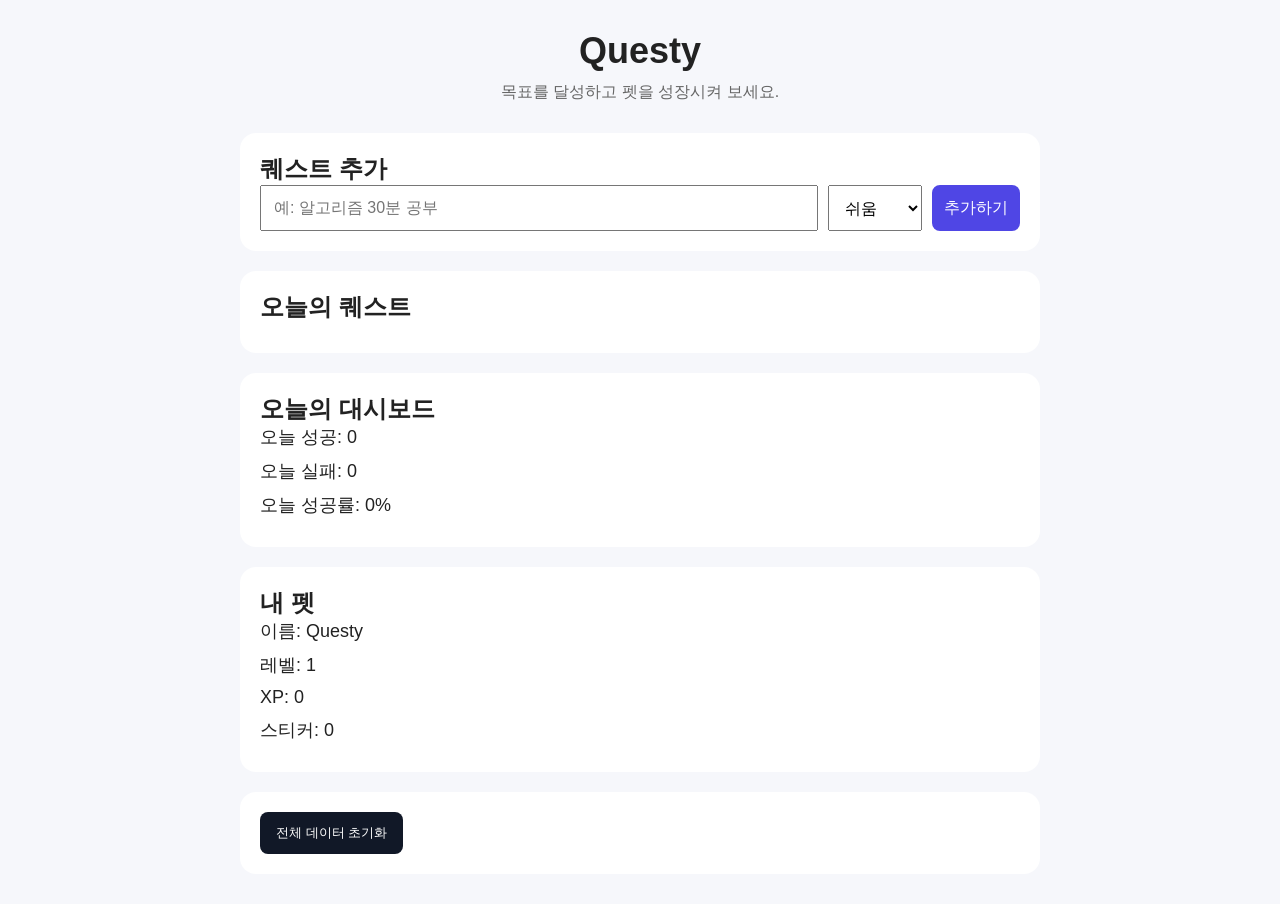
==== index.html @ 2de5259d "첫 커밋." ====
<!DOCTYPE html>
<html lang="ko">

<head>
  <meta charset="UTF-8" />
  <meta name="viewport" content="width=device-width, initial-scale=1.0" />
  <title>Questy</title>
  <link rel="stylesheet" href="style.css" />
</head>

<body>
  <div class="app">
    <header class="header">
      <h1>Questy</h1>
      <p>목표를 달성하고 펫을 성장시켜 보세요.</p>
    </header>

    <main>
      <section class="goal-form-section">
        <h2>퀘스트 추가</h2>

        <form id="goal-form" class="goal-form">
          <input type="text" id="goal-input" placeholder="예: 알고리즘 30분 공부" />

          <select id="difficulty-select">
            <option value="1">쉬움</option>
            <option value="2">보통</option>
            <option value="3">어려움</option>
          </select>

          <button type="submit">추가하기</button>
        </form>
      </section>

      <section class="goal-list-section">
        <h2>오늘의 퀘스트</h2>
        <ul id="goal-list" class="goal-list"></ul>
      </section>

      <section class="dashboard-section">
        <h2>오늘의 대시보드</h2>
        <div class="dashboard-card">
          <p>오늘 성공: <span id="success-count">0</span></p>
          <p>오늘 실패: <span id="fail-count">0</span></p>
          <p>오늘 성공률: <span id="success-rate">0%</span></p>
        </div>
      </section>

      <section class="pet-section">
        <h2>내 펫</h2>
        <div class="pet-card">
          <p>이름: Questy</p>
          <p>레벨: <span id="pet-level">1</span></p>
          <p>XP: <span id="pet-xp">0</span></p>
          <p>스티커: <span id="sticker-count">0</span></p>
        </div>
      </section>

      <section class="reset-section">
        <button id="reset-btn">전체 데이터 초기화</button>
      </section>
    </main>
  </div>

  <script src="script.js"></script>
</body>

</html>
---- style.css ----
* {
  box-sizing: border-box;
  margin: 0;
  padding: 0;
}

body {
  background-color: #f6f7fb;
  font-family: Arial, sans-serif;
  color: #222;
}

.app {
  width: 90%;
  max-width: 800px;
  margin: 30px auto;
}

.header {
  text-align: center;
  margin-bottom: 30px;
}

.header h1 {
  font-size: 36px;
  margin-bottom: 10px;
}

.header p {
  color: #666;
}

section {
  background-color: white;
  border-radius: 16px;
  padding: 20px;
  margin-bottom: 20px;
}

.goal-form {
  display: flex;
  gap: 10px;
  flex-wrap: wrap;
}

.goal-form input,
.goal-form select,
.goal-form button {
  padding: 12px;
  font-size: 16px;
}

.goal-form input {
  flex: 1;
  min-width: 220px;
}

.goal-form button {
  border: none;
  background-color: #4f46e5;
  color: white;
  border-radius: 8px;
  cursor: pointer;
}

.goal-form button:hover {
  background-color: #4338ca;
}

.goal-list {
  list-style: none;
  margin-top: 10px;
}

.goal-item {
  border: 1px solid #ddd;
  border-radius: 12px;
  padding: 16px;
  margin-bottom: 12px;
}

.goal-item h3 {
  margin-bottom: 8px;
}

.goal-item p {
  margin-bottom: 10px;
  color: #555;
}

.goal-actions {
  display: flex;
  gap: 10px;
}

.goal-actions button {
  padding: 8px 12px;
  border: none;
  border-radius: 8px;
  cursor: pointer;
}

.success-btn {
  background-color: #22c55e;
  color: white;
}

.fail-btn {
  background-color: #ef4444;
  color: white;
}

.pet-card p {
  margin-bottom: 10px;
  font-size: 18px;
}

.dashboard-card p {
  margin-bottom: 10px;
  font-size: 18px;
}

.goal-actions button:disabled {
  opacity: 0.5;
  cursor: not-allowed;
}

.reset-section {
  margin-top: 20px;
}

#reset-btn {
  padding: 12px 16px;
  border: none;
  border-radius: 8px;
  background-color: #111827;
  color: white;
  cursor: pointer;
}

#reset-btn:hover {
  background-color: #1f2937;
}
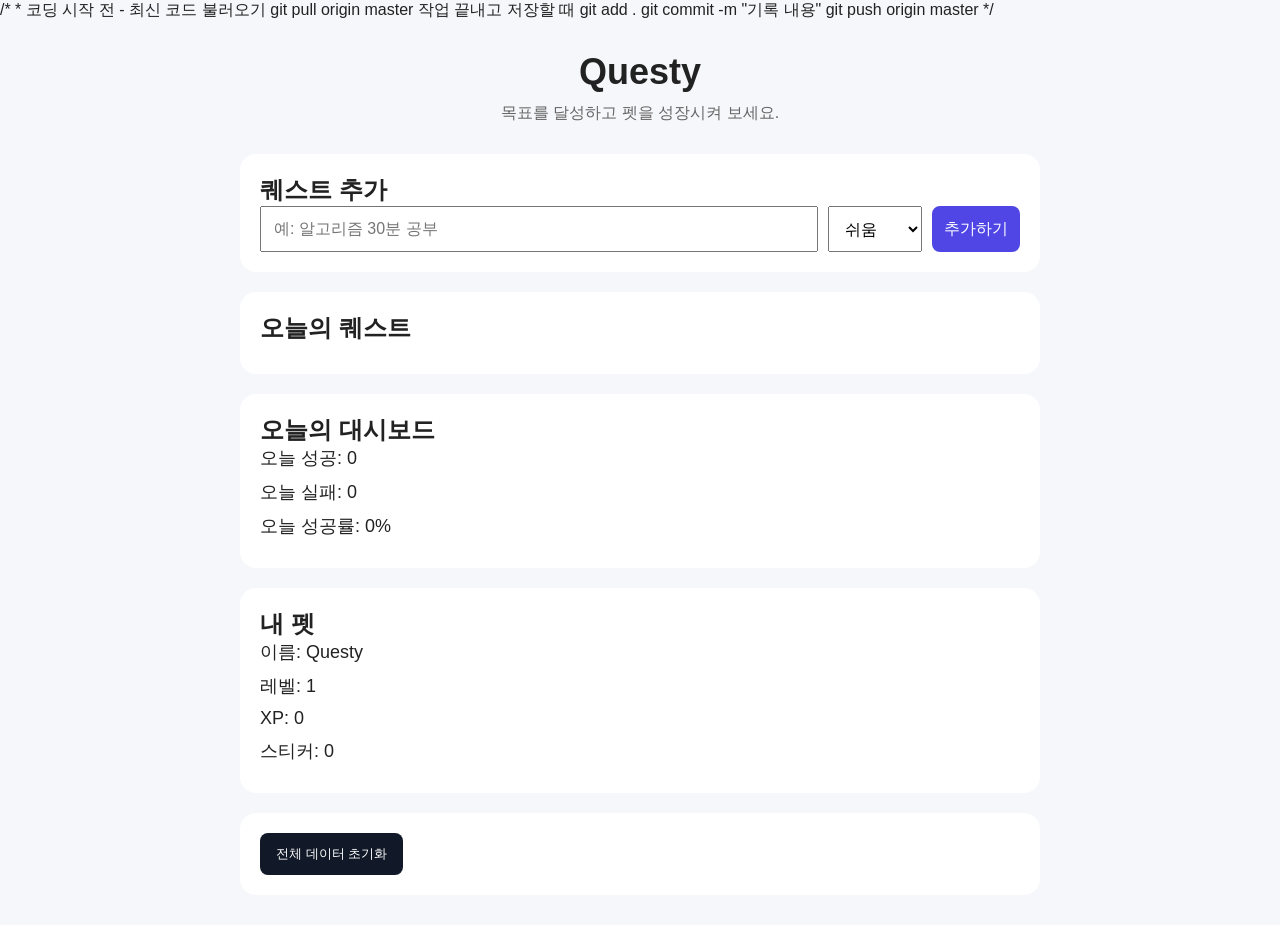
==== commit 01aeef4d: "pc git 설정" ====
--- a/index.html
+++ b/index.html
@@ -1,3 +1,13 @@
+/*
+* 코딩 시작 전 - 최신 코드 불러오기
+git pull origin master
+
+작업 끝내고 저장할 때
+git add .
+git commit -m "기록 내용"
+git push origin master
+*/
+
 <!DOCTYPE html>
 <html lang="ko">
 
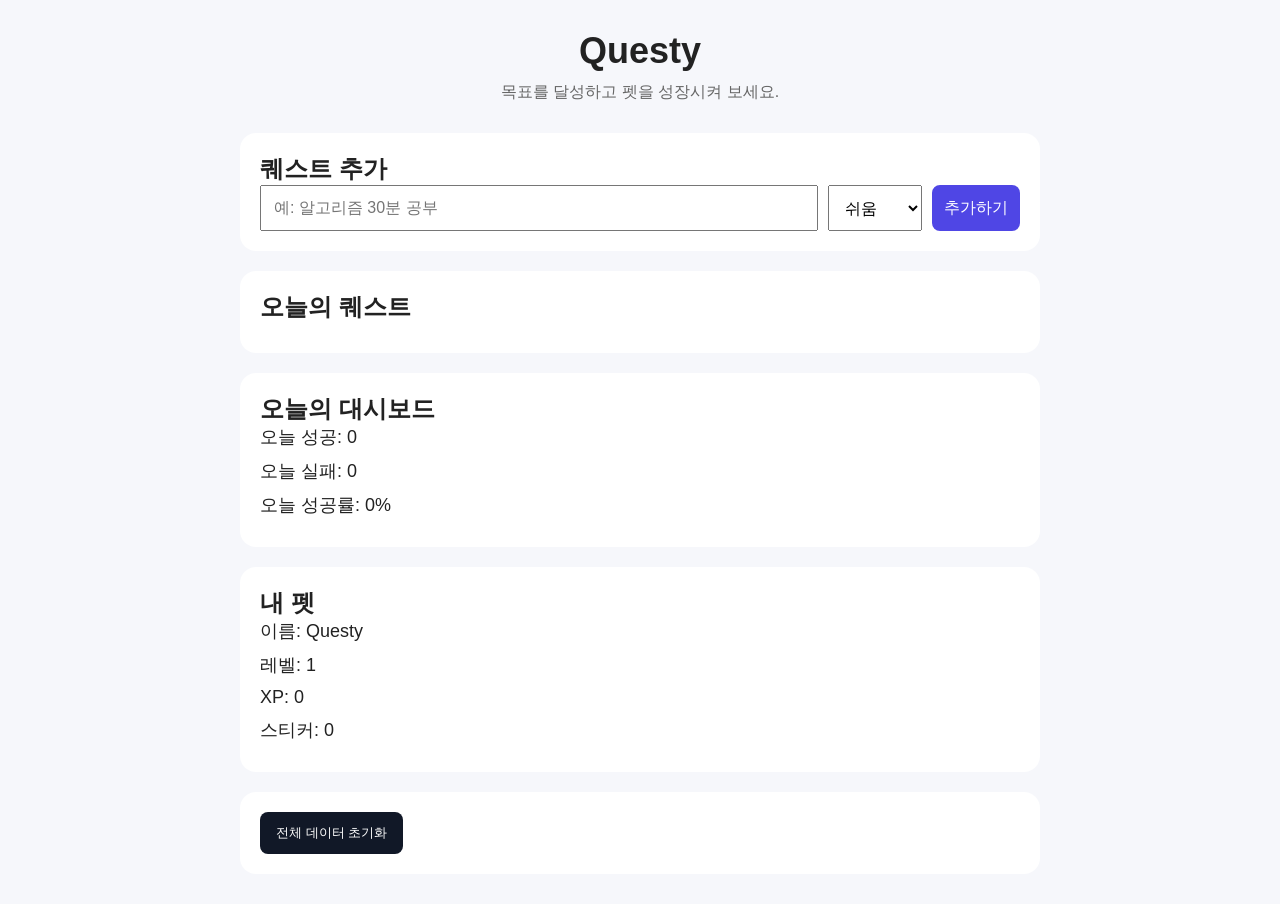
==== commit cd288089: "노트북 테스트" ====
--- a/index.html
+++ b/index.html
@@ -1,13 +1,3 @@
-/*
-* 코딩 시작 전 - 최신 코드 불러오기
-git pull origin master
-
-작업 끝내고 저장할 때
-git add .
-git commit -m "기록 내용"
-git push origin master
-*/
-
 <!DOCTYPE html>
 <html lang="ko">
 
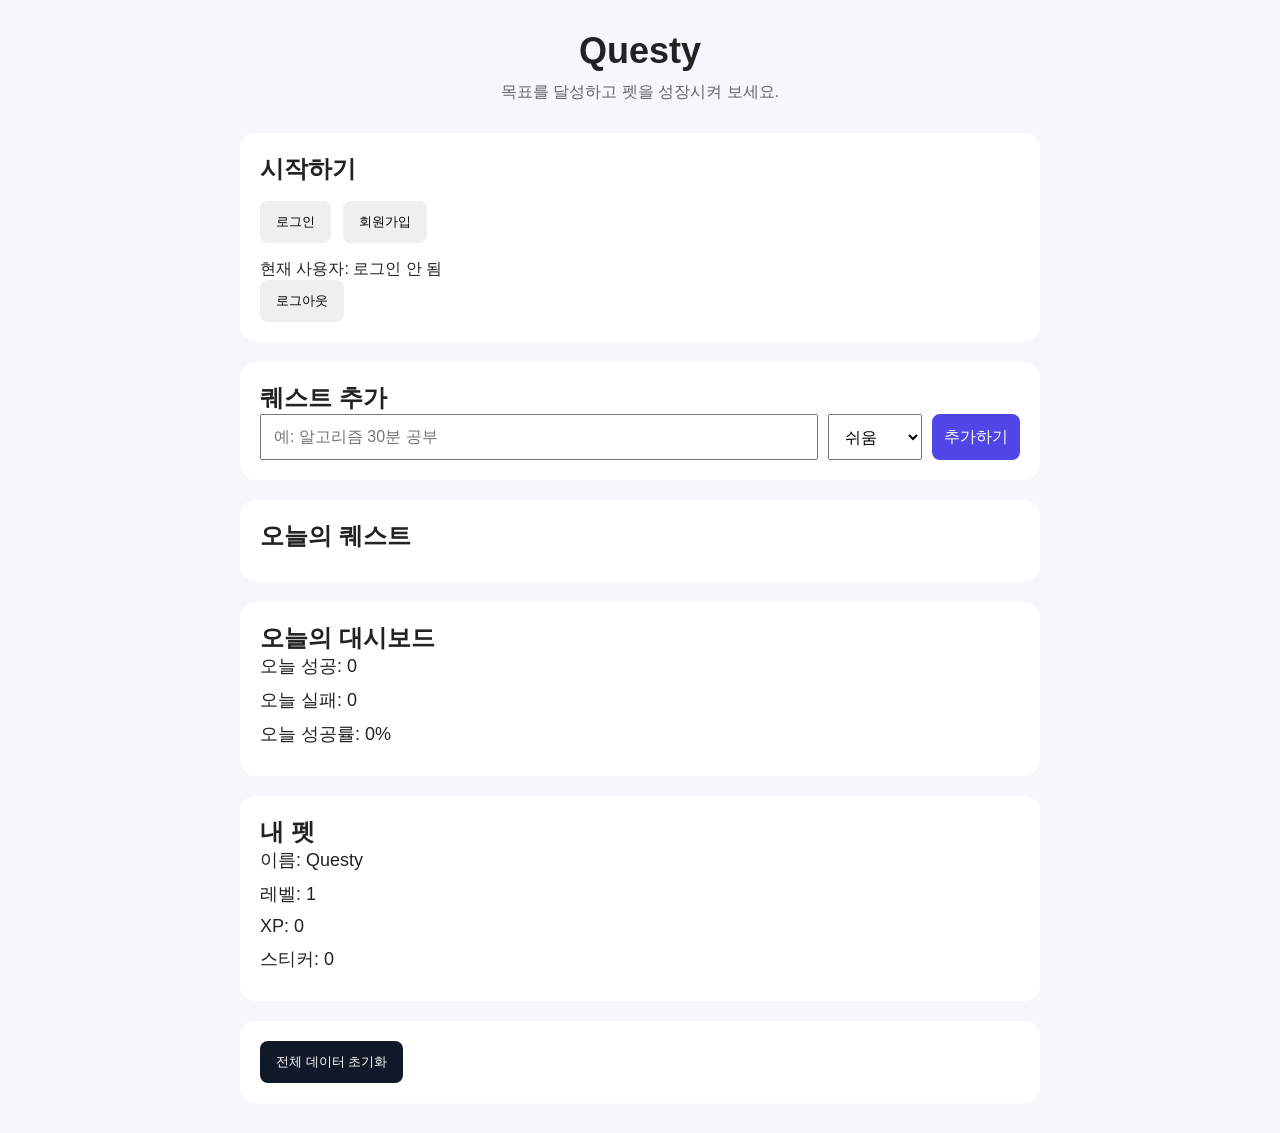
==== commit 2320cd84: "3/19" ====
--- a/index.html
+++ b/index.html
@@ -1,68 +1,81 @@
-<!DOCTYPE html>
+<!doctype html>
 <html lang="ko">
+  <head>
+    <meta charset="UTF-8" />
+    <meta name="viewport" content="width=device-width, initial-scale=1.0" />
+    <title>Questy</title>
+    <link rel="stylesheet" href="style.css" />
+  </head>
 
-<head>
-  <meta charset="UTF-8" />
-  <meta name="viewport" content="width=device-width, initial-scale=1.0" />
-  <title>Questy</title>
-  <link rel="stylesheet" href="style.css" />
-</head>
+  <body>
+    <div class="app">
+      <header class="header">
+        <h1>Questy</h1>
+        <p>목표를 달성하고 펫을 성장시켜 보세요.</p>
+      </header>
 
-<body>
-  <div class="app">
-    <header class="header">
-      <h1>Questy</h1>
-      <p>목표를 달성하고 펫을 성장시켜 보세요.</p>
-    </header>
+      <section class="auth-home-section">
+        <h2>시작하기</h2>
+        <div class="auth-home-buttons">
+          <button id="move-login-btn">로그인</button>
+          <button id="move-signup-btn">회원가입</button>
+        </div>
 
-    <main>
-      <section class="goal-form-section">
-        <h2>퀘스트 추가</h2>
-
-        <form id="goal-form" class="goal-form">
-          <input type="text" id="goal-input" placeholder="예: 알고리즘 30분 공부" />
-
-          <select id="difficulty-select">
-            <option value="1">쉬움</option>
-            <option value="2">보통</option>
-            <option value="3">어려움</option>
-          </select>
-
-          <button type="submit">추가하기</button>
-        </form>
+        <p>현재 사용자: <span id="current-user">로그인 안 됨</span></p>
+        <button id="logout-btn">로그아웃</button>
       </section>
 
-      <section class="goal-list-section">
-        <h2>오늘의 퀘스트</h2>
-        <ul id="goal-list" class="goal-list"></ul>
-      </section>
+      <main>
+        <section class="goal-form-section">
+          <h2>퀘스트 추가</h2>
 
-      <section class="dashboard-section">
-        <h2>오늘의 대시보드</h2>
-        <div class="dashboard-card">
-          <p>오늘 성공: <span id="success-count">0</span></p>
-          <p>오늘 실패: <span id="fail-count">0</span></p>
-          <p>오늘 성공률: <span id="success-rate">0%</span></p>
-        </div>
-      </section>
+          <form id="goal-form" class="goal-form">
+            <input
+              type="text"
+              id="goal-input"
+              placeholder="예: 알고리즘 30분 공부"
+            />
 
-      <section class="pet-section">
-        <h2>내 펫</h2>
-        <div class="pet-card">
-          <p>이름: Questy</p>
-          <p>레벨: <span id="pet-level">1</span></p>
-          <p>XP: <span id="pet-xp">0</span></p>
-          <p>스티커: <span id="sticker-count">0</span></p>
-        </div>
-      </section>
+            <select id="difficulty-select">
+              <option value="1">쉬움</option>
+              <option value="2">보통</option>
+              <option value="3">어려움</option>
+            </select>
 
-      <section class="reset-section">
-        <button id="reset-btn">전체 데이터 초기화</button>
-      </section>
-    </main>
-  </div>
+            <button type="submit">추가하기</button>
+          </form>
+        </section>
 
-  <script src="script.js"></script>
-</body>
+        <section class="goal-list-section">
+          <h2>오늘의 퀘스트</h2>
+          <ul id="goal-list" class="goal-list"></ul>
+        </section>
 
-</html>+        <section class="dashboard-section">
+          <h2>오늘의 대시보드</h2>
+          <div class="dashboard-card">
+            <p>오늘 성공: <span id="success-count">0</span></p>
+            <p>오늘 실패: <span id="fail-count">0</span></p>
+            <p>오늘 성공률: <span id="success-rate">0%</span></p>
+          </div>
+        </section>
+
+        <section class="pet-section">
+          <h2>내 펫</h2>
+          <div class="pet-card">
+            <p>이름: Questy</p>
+            <p>레벨: <span id="pet-level">1</span></p>
+            <p>XP: <span id="pet-xp">0</span></p>
+            <p>스티커: <span id="sticker-count">0</span></p>
+          </div>
+        </section>
+
+        <section class="reset-section">
+          <button id="reset-btn">전체 데이터 초기화</button>
+        </section>
+      </main>
+    </div>
+
+    <script src="script.js"></script>
+  </body>
+</html>
--- a/style.css
+++ b/style.css
@@ -140,4 +140,19 @@
 
 #reset-btn:hover {
   background-color: #1f2937;
-}+}
+
+/* 로그인 회원가입 버튼 */
+.auth-home-buttons {
+  display: flex;
+  gap: 12px;
+  margin: 16px 0;
+}
+
+.auth-home-buttons button,
+#logout-btn {
+  padding: 12px 16px;
+  border: none;
+  border-radius: 8px;
+  cursor: pointer;
+}
